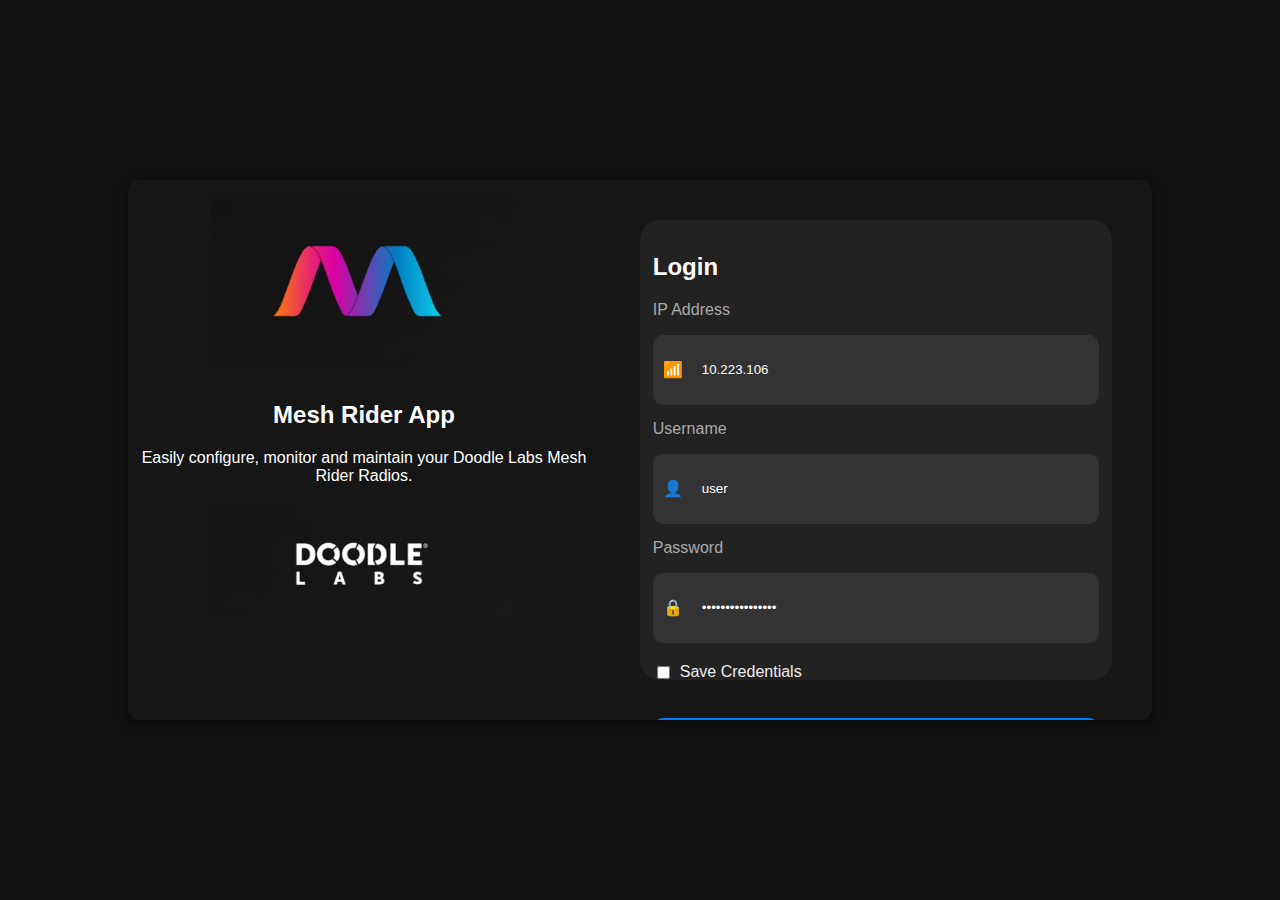
==== index.html @ c0f28b4b "added some changes" ====
<!DOCTYPE html>
<html lang="en">
<head>
    <meta charset="UTF-8">
    <meta name="viewport" content="width=device-width, initial-scale=1.0">
    <title>Mesh Rider Login</title>
    <link rel="stylesheet" href="styles.css">
</head>
<body>
    <div class="container">
        <!-- Left Panel -->
        <div class="left-panel">
            <div class="logo">
                <img src="logo.png" alt="Mesh Rider Logo" class="logo-img">
            </div>
            <h2>Mesh Rider App</h2>
            <p>Easily configure, monitor and maintain your Doodle Labs Mesh Rider Radios.</p>
            <div class="logo">
                <img src="doodle-labs.png" alt="Doodle Labs Logo" class="logo-img">
            </div>
        </div>

        <!-- Right Panel -->
        <div class="right-panel">
            <h2>Login</h2>
            <form>
                <label class="input-label">IP Address</label>
                <div class="input-box">
                    <span class="icon">&#128246;</span> <!-- Network Wired Icon -->
                    <input type="text" placeholder="10.223.106" value="10.223.106">
                </div>

                <label class="input-label">Username</label>
                <div class="input-box">
                    <span class="icon">&#128100;</span> <!-- User Icon -->
                    <input type="text" placeholder="user" value="user">
                </div>

                <label class="input-label">Password</label>
                <div class="input-box">
                    <span class="icon">&#128274;</span> <!-- Lock Icon -->
                    <input type="password" id="password" placeholder="DoodleSmartRadio" value="DoodleSmartRadio">
                    <span class="toggle-password" onclick="togglePassword()"><i class="fas fa-eye"></i></span> <!-- Eye Icon -->                </div>

                <div class="checkbox-container">
                    <input type="checkbox" id="save">
                    <label for="save">Save Credentials</label>
                </div>

                <button type="submit">Login</button>
            </form>
        </div>
    </div>
</body>
<script type="text/javascript">
    function togglePassword() {
        var passwordField = document.getElementById("password");
        var passwordFieldType = passwordField.getAttribute("type");
        if (passwordFieldType === "password") {
            passwordField.setAttribute("type", "text");
        } else {
            passwordField.setAttribute("type", "password");
        }
    }
</script>
</html>
---- styles.css ----
/* Global Styles */
body {
    margin: 0;
    font-family: Arial, sans-serif;
    background: #111;
    color: #fff;
    display: flex;
    justify-content: center;
    align-items: center;
    height: 100vh;
    overflow: hidden;
}

/* Container */
.container {
    display: flex;
    width: 80%;
    height: 60%;
    background: #161616;
    border-radius: 10px;
    overflow: hidden;
    box-shadow: 0 4px 10px rgba(0, 0, 0, 0.5);
}

/* Left Panel */
.left-panel {
    flex: 1;
    background: #161616;
    padding: 1vw;
    text-align: center;
}

.logo {
    font-size: 60px;
    font-weight: bold;
    background: linear-gradient(45deg, #ff00ff, #ff5500);
    -webkit-background-clip: text;
    color: transparent;
}

.logo-img {
    width: 24vw;
    height: auto;
}

.brand {
    font-size: 18px;
    font-weight: bold;
    margin-top: 20px;
}

/* Right Panel */
.right-panel {
    margin: 40px;
    flex: 1;
    background: #222;
    padding: 1vw;
    border-radius: 20px;
}

.input-label {
    display: block;
    margin-bottom: 16px;
    font-size: 16px;
    text-align: left;
    color: #aaa;
}

/* Form Inputs */
.input-box {
    display: flex;
    align-items: center;
    background: #333;
    padding: 10px;
    border-radius: 10px;
    margin-bottom: 15px;
    height: 50px;
}

.input-box input {
    flex: 1;
    border: none;
    outline: none;
    background: transparent;
    color: white;
    padding: 5px;
}

.input-box .icon {
    margin-right: 10px;
    width: 24px;
}

.toggle-password {
    cursor: pointer;
}

/* Checkbox */
.checkbox-container {
    display: flex;
    align-items: center;
    margin-top: 20px;
    margin-bottom: 20px;
    color: #eee;
}

.checkbox-container input {
    margin-right: 10px;
}

/* Button */
button {
    width: 100%;
    padding: 12px;
    background: #007bff;
    color: white;
    border: none;
    border-radius: 10px;
    margin-top: 16px;
    cursor: pointer;
    font-size: 16px;
    height: 60px;
}

button:hover {
    background: #0056b3;
}

/* Responsive */
@media (max-width: 768px) {
    .container {
        flex-direction: column;
        width: 100%;
        height: 100%;
        overflow-y: auto;
    }

    .left-panel {
        flex: 1;
        margin-top: 0px;
        background: #161616;
        padding: 10px;
        text-align: center;
    }
    
    .logo {
        font-size: 40px;
        font-weight: bold;
        background: linear-gradient(45deg, #ff00ff, #ff5500);
        -webkit-background-clip: text;
        color: transparent;
    }
    
    .logo-img {
        width:70vw;
    }
    .right-panel {
        padding: 20px;
        margin: 10px;
    }


    .logo {
        font-size: 40px;
    }

    .brand {
        font-size: 16px;
    }
}
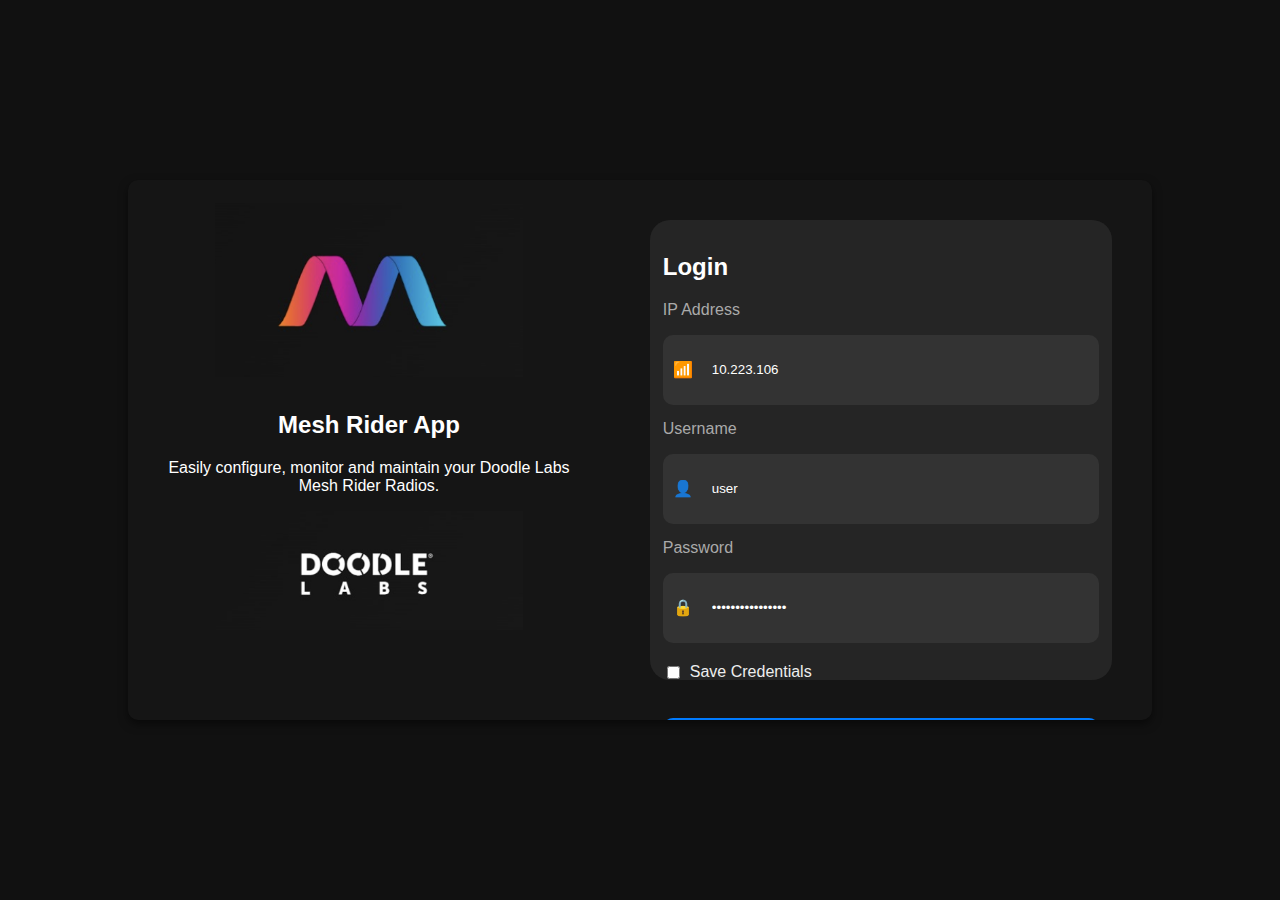
==== commit 05f39e6c: "added some changes" ====
--- a/index.html
+++ b/index.html
@@ -11,12 +11,12 @@
         <!-- Left Panel -->
         <div class="left-panel">
             <div class="logo">
-                <img src="logo.png" alt="Mesh Rider Logo" class="logo-img">
+                <img src="logo_mod.png" alt="Mesh Rider Logo" class="logo-img">
             </div>
             <h2>Mesh Rider App</h2>
             <p>Easily configure, monitor and maintain your Doodle Labs Mesh Rider Radios.</p>
             <div class="logo">
-                <img src="doodle-labs.png" alt="Doodle Labs Logo" class="logo-img">
+                <img src="doodle-labs_mod.png" alt="Doodle Labs Logo" class="logo-img">
             </div>
         </div>
 
--- a/styles.css
+++ b/styles.css
@@ -16,7 +16,7 @@
     display: flex;
     width: 80%;
     height: 60%;
-    background: #161616;
+    background: #151515;
     border-radius: 10px;
     overflow: hidden;
     box-shadow: 0 4px 10px rgba(0, 0, 0, 0.5);
@@ -25,8 +25,9 @@
 /* Left Panel */
 .left-panel {
     flex: 1;
-    background: #161616;
+    background: #151515;
     padding: 1vw;
+    margin: 10px;
     text-align: center;
 }
 
@@ -53,7 +54,7 @@
 .right-panel {
     margin: 40px;
     flex: 1;
-    background: #222;
+    background: #252525;
     padding: 1vw;
     border-radius: 20px;
 }
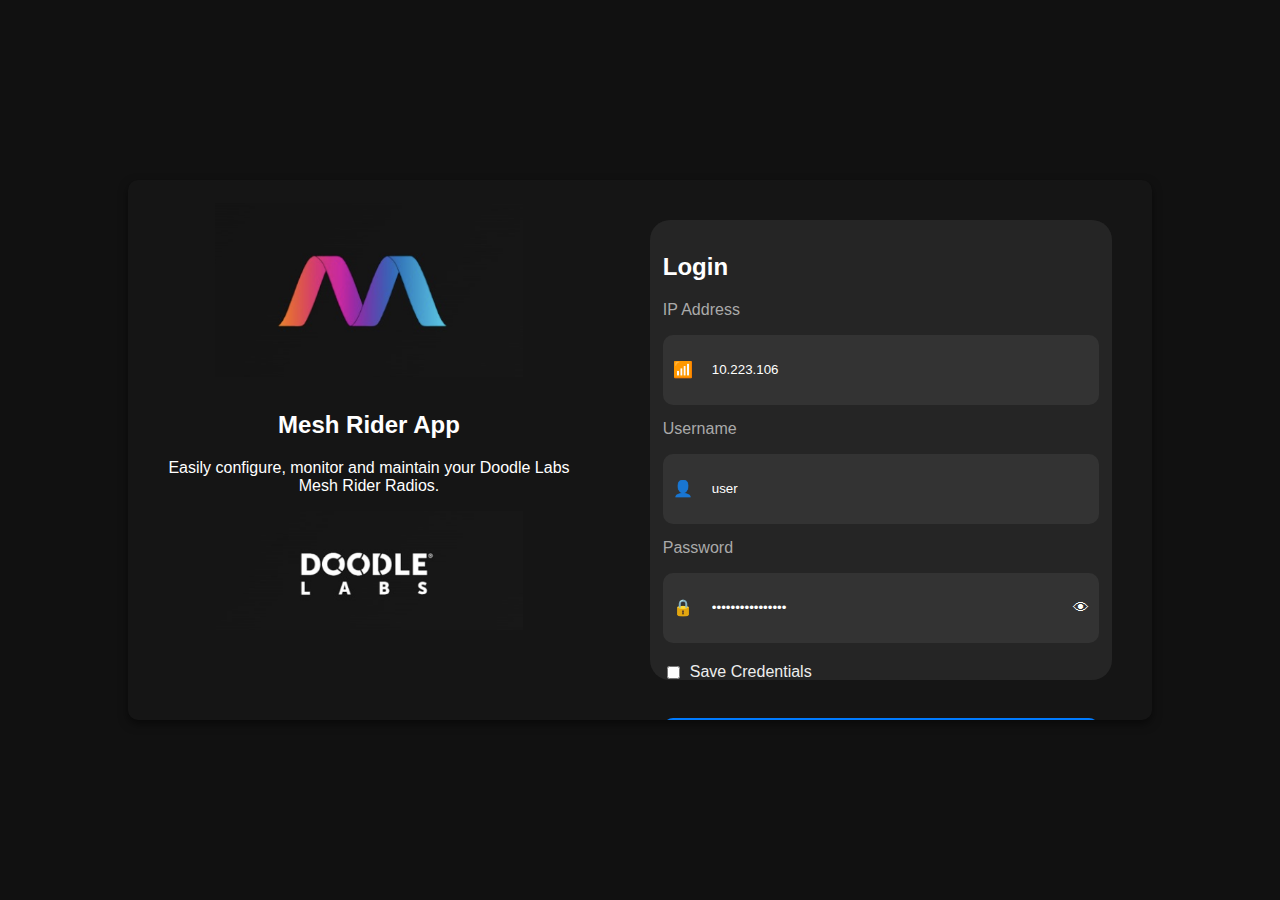
==== commit 7ed4a0a9: "added some changes" ====
--- a/index.html
+++ b/index.html
@@ -4,7 +4,179 @@
     <meta charset="UTF-8">
     <meta name="viewport" content="width=device-width, initial-scale=1.0">
     <title>Mesh Rider Login</title>
-    <link rel="stylesheet" href="styles.css">
+    <style type="text/css">
+        /* Global Styles */
+        body {
+            margin: 0;
+            font-family: Arial, sans-serif;
+            background: #111;
+            color: #fff;
+            display: flex;
+            justify-content: center;
+            align-items: center;
+            height: 100vh;
+            overflow: hidden;
+        }
+
+        /* Container */
+        .container {
+            display: flex;
+            width: 80%;
+            height: 60%;
+            background: #151515;
+            border-radius: 10px;
+            overflow: hidden;
+            box-shadow: 0 4px 10px rgba(0, 0, 0, 0.5);
+        }
+
+        /* Left Panel */
+        .left-panel {
+            flex: 1;
+            background: #151515;
+            padding: 1vw;
+            margin: 10px;
+            text-align: center;
+        }
+
+        .logo {
+            font-size: 60px;
+            font-weight: bold;
+            background: linear-gradient(45deg, #ff00ff, #ff5500);
+            -webkit-background-clip: text;
+            color: transparent;
+        }
+
+        .logo-img {
+            width: 24vw;
+            height: auto;
+        }
+
+        .brand {
+            font-size: 18px;
+            font-weight: bold;
+            margin-top: 20px;
+        }
+
+        /* Right Panel */
+        .right-panel {
+            margin: 40px;
+            flex: 1;
+            background: #252525;
+            padding: 1vw;
+            border-radius: 20px;
+        }
+
+        .input-label {
+            display: block;
+            margin-bottom: 16px;
+            font-size: 16px;
+            text-align: left;
+            color: #aaa;
+        }
+
+        /* Form Inputs */
+        .input-box {
+            display: flex;
+            align-items: center;
+            background: #333;
+            padding: 10px;
+            border-radius: 10px;
+            margin-bottom: 15px;
+            height: 50px;
+        }
+
+        .input-box input {
+            flex: 1;
+            border: none;
+            outline: none;
+            background: transparent;
+            color: white;
+            padding: 5px;
+        }
+
+        .input-box .icon {
+            margin-right: 10px;
+            width: 24px;
+        }
+
+        .toggle-password {
+            cursor: pointer;
+        }
+
+        /* Checkbox */
+        .checkbox-container {
+            display: flex;
+            align-items: center;
+            margin-top: 20px;
+            margin-bottom: 20px;
+            color: #eee;
+        }
+
+        .checkbox-container input {
+            margin-right: 10px;
+        }
+
+        /* Button */
+        button {
+            width: 100%;
+            padding: 12px;
+            background: #007bff;
+            color: white;
+            border: none;
+            border-radius: 10px;
+            margin-top: 16px;
+            cursor: pointer;
+            font-size: 16px;
+            height: 60px;
+        }
+
+        button:hover {
+            background: #0056b3;
+        }
+
+        /* Responsive */
+        @media (max-width: 768px) {
+            .container {
+                flex-direction: column;
+                width: 100%;
+                height: 100%;
+                overflow-y: auto;
+            }
+
+            .left-panel {
+                flex: 1;
+                margin-top: 0px;
+                background: #161616;
+                padding: 10px;
+                text-align: center;
+            }
+            
+            .logo {
+                font-size: 40px;
+                font-weight: bold;
+                background: linear-gradient(45deg, #ff00ff, #ff5500);
+                -webkit-background-clip: text;
+                color: transparent;
+            }
+            
+            .logo-img {
+                width:70vw;
+            }
+            .right-panel {
+                padding: 20px;
+                margin: 10px;
+            }
+
+
+            .logo {
+                font-size: 40px;
+            }
+
+            .brand {
+                font-size: 16px;
+            }
+        }
+    </style>
 </head>
 <body>
     <div class="container">
@@ -40,8 +212,8 @@
                 <div class="input-box">
                     <span class="icon">&#128274;</span> <!-- Lock Icon -->
                     <input type="password" id="password" placeholder="DoodleSmartRadio" value="DoodleSmartRadio">
-                    <span class="toggle-password" onclick="togglePassword()"><i class="fas fa-eye"></i></span> <!-- Eye Icon -->                </div>
-
+                    <span class="toggle-password" onclick="togglePassword()">&#128065;</span> <!-- Eye Icon -->                
+                </div>
                 <div class="checkbox-container">
                     <input type="checkbox" id="save">
                     <label for="save">Save Credentials</label>
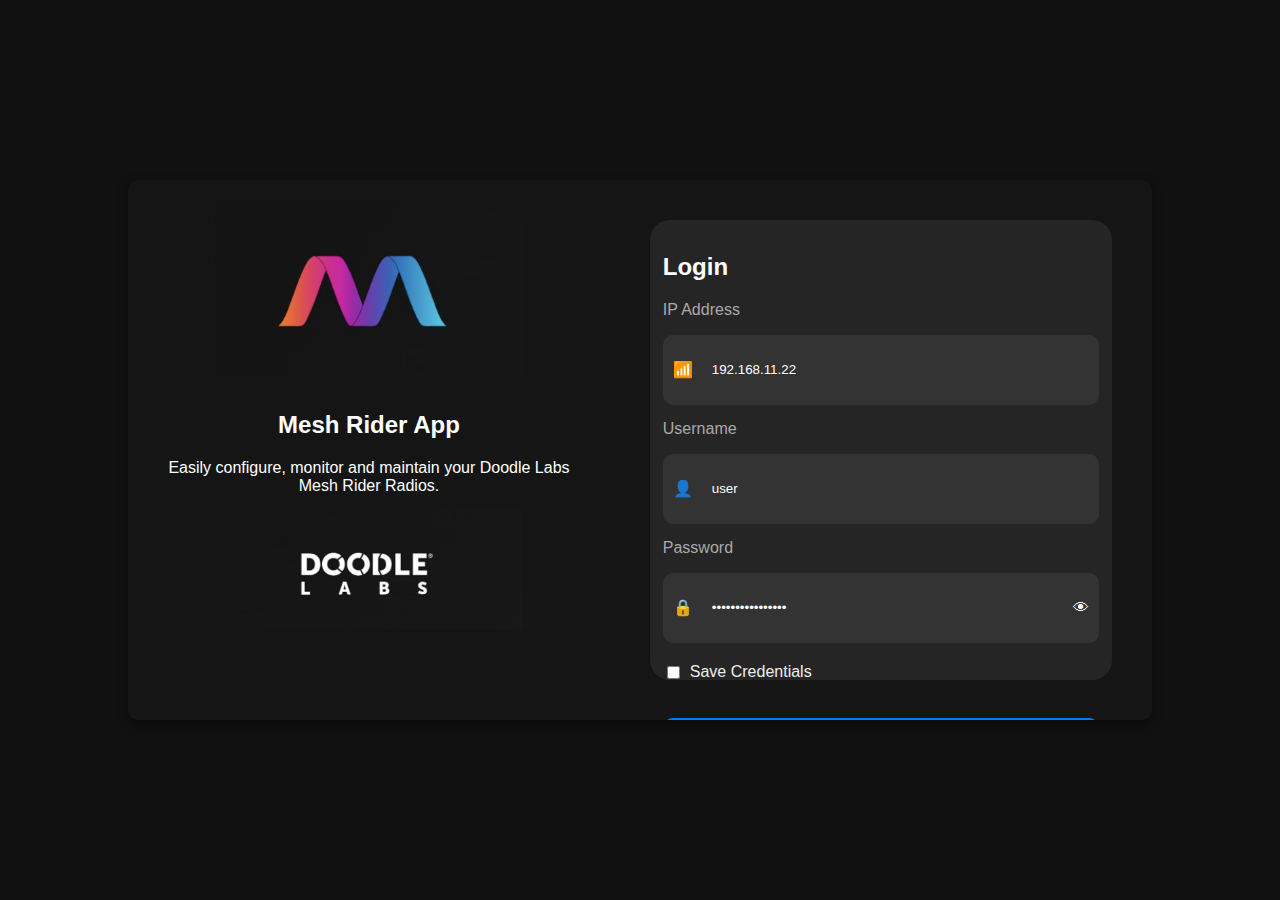
==== commit 138f0023: "added some changes" ====
--- a/index.html
+++ b/index.html
@@ -117,7 +117,7 @@
         }
 
         /* Button */
-        button {
+        .btn {
             width: 100%;
             padding: 12px;
             background: #007bff;
@@ -130,8 +130,8 @@
             height: 60px;
         }
 
-        button:hover {
-            background: #0056b3;
+        .btn:hover {
+            background: #02418a;
         }
 
         /* Responsive */
@@ -199,7 +199,7 @@
                 <label class="input-label">IP Address</label>
                 <div class="input-box">
                     <span class="icon">&#128246;</span> <!-- Network Wired Icon -->
-                    <input type="text" placeholder="10.223.106" value="10.223.106">
+                    <input type="text" placeholder="192.168.11.22" value="192.168.11.22">
                 </div>
 
                 <label class="input-label">Username</label>
@@ -218,8 +218,10 @@
                     <input type="checkbox" id="save">
                     <label for="save">Save Credentials</label>
                 </div>
-
-                <button type="submit">Login</button>
+                <div class="cbi-page-actions">
+                    <input type="submit" value="Login" class="btn cbi-button cbi-button-apply" />
+                </div>
+                <!-- <button type="submit">Login</button> -->
             </form>
         </div>
     </div>
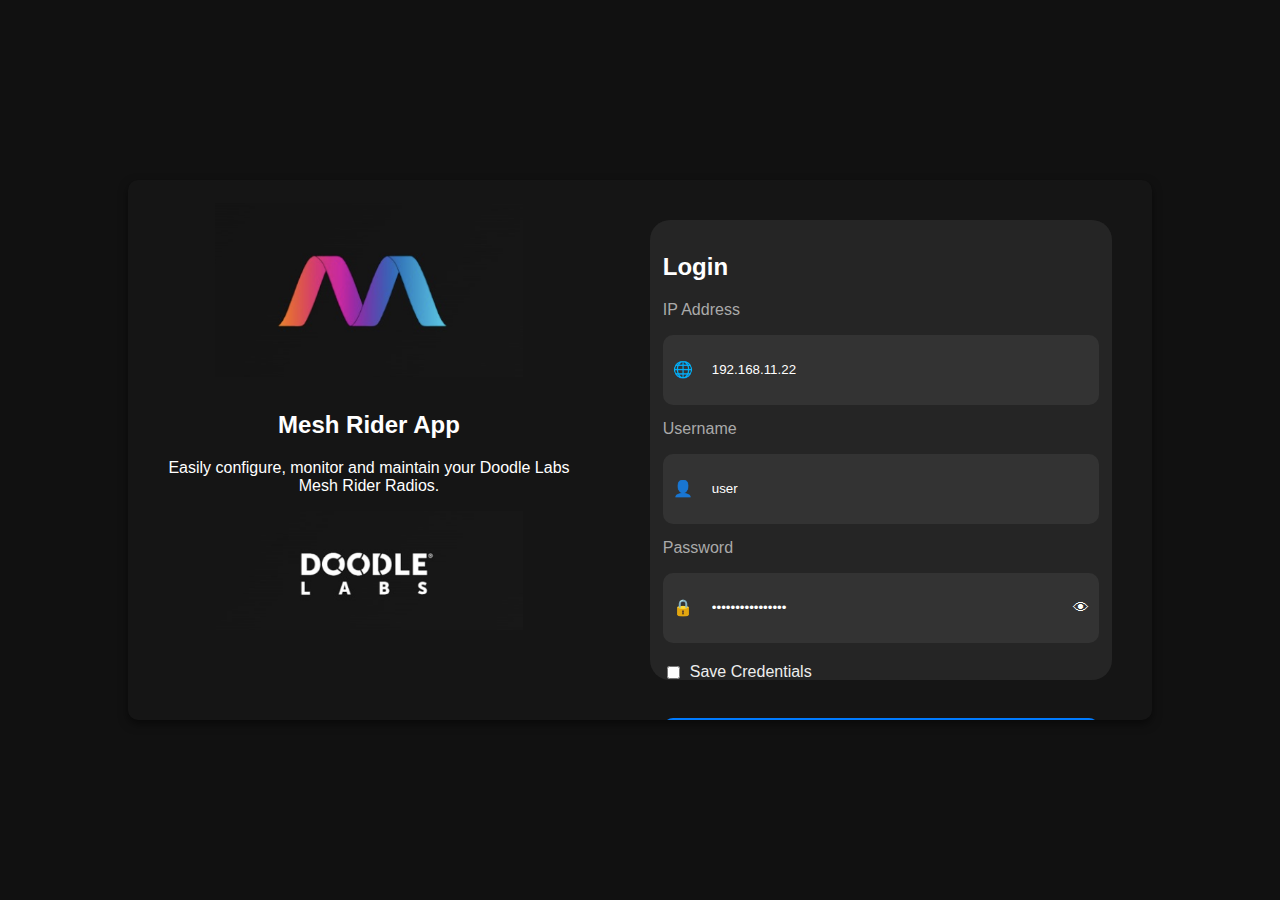
==== commit e9d06115: "added some changes" ====
--- a/index.html
+++ b/index.html
@@ -198,7 +198,7 @@
             <form>
                 <label class="input-label">IP Address</label>
                 <div class="input-box">
-                    <span class="icon">&#128246;</span> <!-- Network Wired Icon -->
+                    <span class="icon">&#127760;</span> <!-- Network Wired Icon -->
                     <input type="text" placeholder="192.168.11.22" value="192.168.11.22">
                 </div>
 
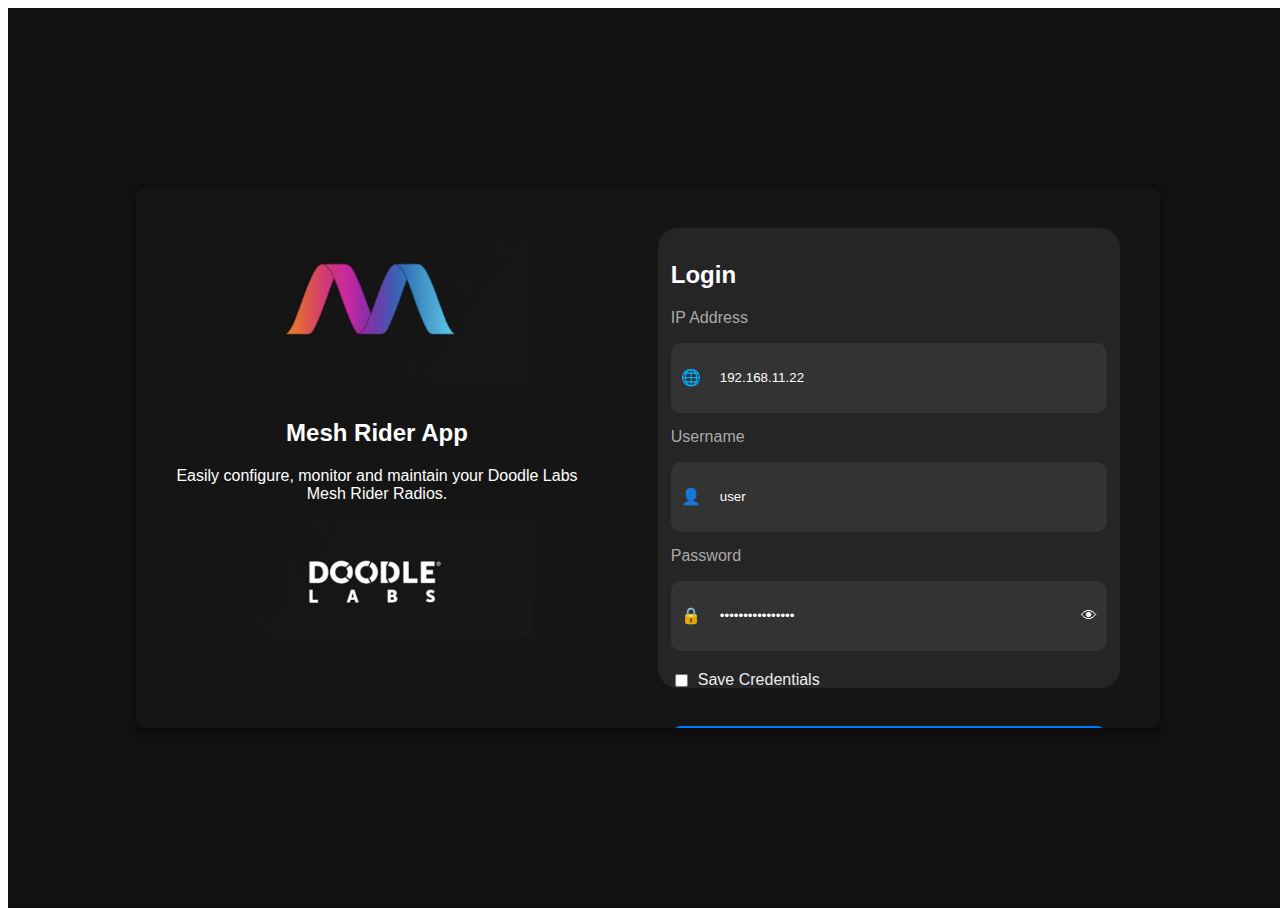
==== commit 2489b636: "added some changes" ====
--- a/index.html
+++ b/index.html
@@ -6,7 +6,7 @@
     <title>Mesh Rider Login</title>
     <style type="text/css">
         /* Global Styles */
-        body {
+        .full-screen {
             margin: 0;
             font-family: Arial, sans-serif;
             background: #111;
@@ -15,6 +15,7 @@
             justify-content: center;
             align-items: center;
             height: 100vh;
+            width: 100vw;
             overflow: hidden;
         }
 
@@ -179,50 +180,52 @@
     </style>
 </head>
 <body>
-    <div class="container">
-        <!-- Left Panel -->
-        <div class="left-panel">
-            <div class="logo">
-                <img src="logo_mod.png" alt="Mesh Rider Logo" class="logo-img">
+    <div class="full-screen">
+        <div class="container">
+            <!-- Left Panel -->
+            <div class="left-panel">
+                <div class="logo">
+                    <img src="logo_mod.png" alt="Mesh Rider Logo" class="logo-img">
+                </div>
+                <h2>Mesh Rider App</h2>
+                <p>Easily configure, monitor and maintain your Doodle Labs Mesh Rider Radios.</p>
+                <div class="logo">
+                    <img src="doodle-labs_mod.png" alt="Doodle Labs Logo" class="logo-img">
+                </div>
             </div>
-            <h2>Mesh Rider App</h2>
-            <p>Easily configure, monitor and maintain your Doodle Labs Mesh Rider Radios.</p>
-            <div class="logo">
-                <img src="doodle-labs_mod.png" alt="Doodle Labs Logo" class="logo-img">
+
+            <!-- Right Panel -->
+            <div class="right-panel">
+                <h2>Login</h2>
+                <form>
+                    <label class="input-label">IP Address</label>
+                    <div class="input-box">
+                        <span class="icon">&#127760;</span> <!-- Network Wired Icon -->
+                        <input type="text" placeholder="192.168.11.22" value="192.168.11.22">
+                    </div>
+
+                    <label class="input-label">Username</label>
+                    <div class="input-box">
+                        <span class="icon">&#128100;</span> <!-- User Icon -->
+                        <input type="text" placeholder="user" value="user">
+                    </div>
+
+                    <label class="input-label">Password</label>
+                    <div class="input-box">
+                        <span class="icon">&#128274;</span> <!-- Lock Icon -->
+                        <input type="password" id="password" placeholder="DoodleSmartRadio" value="DoodleSmartRadio">
+                        <span class="toggle-password" onclick="togglePassword()">&#128065;</span> <!-- Eye Icon -->                
+                    </div>
+                    <div class="checkbox-container">
+                        <input type="checkbox" id="save">
+                        <label for="save">Save Credentials</label>
+                    </div>
+                    <div class="cbi-page-actions">
+                        <input type="submit" value="Login" class="btn cbi-button cbi-button-apply" />
+                    </div>
+                    <!-- <button type="submit">Login</button> -->
+                </form>
             </div>
-        </div>
-
-        <!-- Right Panel -->
-        <div class="right-panel">
-            <h2>Login</h2>
-            <form>
-                <label class="input-label">IP Address</label>
-                <div class="input-box">
-                    <span class="icon">&#127760;</span> <!-- Network Wired Icon -->
-                    <input type="text" placeholder="192.168.11.22" value="192.168.11.22">
-                </div>
-
-                <label class="input-label">Username</label>
-                <div class="input-box">
-                    <span class="icon">&#128100;</span> <!-- User Icon -->
-                    <input type="text" placeholder="user" value="user">
-                </div>
-
-                <label class="input-label">Password</label>
-                <div class="input-box">
-                    <span class="icon">&#128274;</span> <!-- Lock Icon -->
-                    <input type="password" id="password" placeholder="DoodleSmartRadio" value="DoodleSmartRadio">
-                    <span class="toggle-password" onclick="togglePassword()">&#128065;</span> <!-- Eye Icon -->                
-                </div>
-                <div class="checkbox-container">
-                    <input type="checkbox" id="save">
-                    <label for="save">Save Credentials</label>
-                </div>
-                <div class="cbi-page-actions">
-                    <input type="submit" value="Login" class="btn cbi-button cbi-button-apply" />
-                </div>
-                <!-- <button type="submit">Login</button> -->
-            </form>
         </div>
     </div>
 </body>
